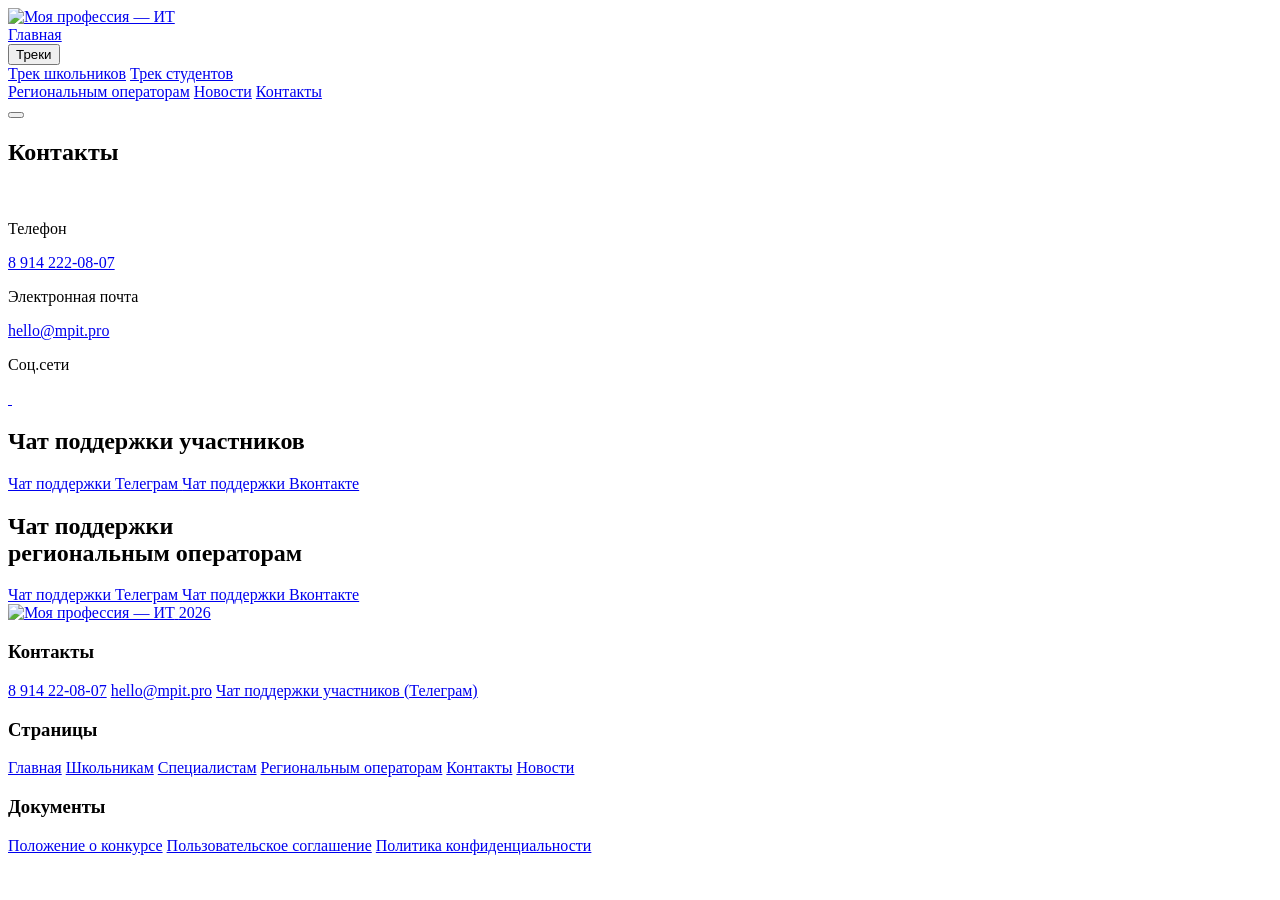
==== contact.html @ 228777dc "Add files via upload" ====
<!DOCTYPE html>
<html lang="ru">
    <head>
        <meta charset="UTF-8">
        <meta name="viewport" content="width=device-width, initial-scale=1.0">

        <title>Моя профессия — ИТ</title>

        <link rel="stylesheet" href="./css/style.css">
        <link rel="preconnect" href="https://fonts.googleapis.com">
        <link rel="preconnect" href="https://fonts.gstatic.com" crossorigin>
        <link rel="stylesheet" href="./css/contact.css">

        <link rel="stylesheet" href="./css/adaptive.css">

        <link href="https://fonts.googleapis.com/css2?family=Manrope:wght@400;500;600;700&display=swap" rel="stylesheet">

        <script src="./js/region.js" defer></script>
        <script src="./js/news.js" defer></script>
        <script src="./js/script.js" defer></script>
    </head>
<body>

    <header class="header">
        <div class="container header__inner">

            <a class="header__logo" href="./index.html">
            <img src="./assets/logo/logo.svg" alt="Моя профессия — ИТ">
            </a>

            <nav class="header__nav">
            <a class="header__link" href="./index.html">Главная</a>

            <div class="header__dropdown">
                <button class="header__dropdown-button" type="button">
                Треки
                <span class="header__arrow"></span>
                </button>

                <div class="header__dropdown-menu">
                <a href="./schoolchildren.html">Трек школьников</a>
                <a href="./student.html">Трек студентов</a>
                </div>
            </div>

            <a class="header__link" href="./region_operator.html">Региональным операторам</a>
            <a class="header__link" href="./news.html">Новости</a>
            <a class="header__link" href="./contact.html">Контакты</a>
            </nav>

            <button class="header__burger" type="button" aria-label="Открыть меню">
            <span></span>
            <span></span>
            </button>

        </div>
    </header>

  <main>
  <section class="contacts-hero">
    <div class="container contacts-hero__inner">

      <h1 class="contacts-hero__title title title--xl">
        Контакты
      </h1>

      <div class="contacts-hero__shapes">
        <img src="./img/m_long_purple1.svg" alt="">
        <img src="./img/p_long_purple1.svg" alt="">
        <img src="./img/i_long_purple1.svg" alt="">
        <img src="./img/t_long_purple1.svg" alt="">
      </div>

      <div class="contacts-hero__info">

        <div class="contacts-hero__item">
          <p class="contacts-hero__label text text--18">
            Телефон
          </p>

          <a class="contacts-hero__value title title--sm" href="tel:+7914220807">
            8 914 222-08-07
          </a>
        </div>

        <div class="contacts-hero__item">
          <p class="contacts-hero__label text text--18">
            Электронная почта
          </p>

          <a class="contacts-hero__value title title--sm" href="mailto:hello@mpit.pro">
            hello@mpit.pro
          </a>
        </div>

        <div class="contacts-hero__item">
          <p class="contacts-hero__label text text--18">
            Соц.сети
          </p>

          <div class="contacts-hero__socials">
            <a class="contacts-hero__social" href="#" aria-label="ВКонтакте">
              <img src="./img/vk.svg" alt="">
            </a>

            <a class="contacts-hero__social" href="#" aria-label="Telegram">
              <img src="./img/tg.svg" alt="">
            </a>
          </div>
        </div>

      </div>

    </div>
  </section>

  <section class="contact-support">
    <div class="container contact-support__inner">

        <article class="contact-support-card contact-support-card--purple">
        <h2 class="contact-support-card__title title title--sm">
            Чат поддержки участников
        </h2>

        <div class="contact-support-card__buttons">
            <a class="contact-support-card__button text text--18" href="#">
            Чат поддержки Телеграм
            </a>

            <a class="contact-support-card__button text text--18" href="#">
            Чат поддержки Вконтакте
            </a>
        </div>
        </article>

        <article class="contact-support-card contact-support-card--dark">
        <h2 class="contact-support-card__title title title--sm">
            Чат поддержки<br>
            региональным операторам
        </h2>

        <div class="contact-support-card__buttons">
            <a class="contact-support-card__button text text--18" href="#">
            Чат поддержки Телеграм
            </a>

            <a class="contact-support-card__button text text--18" href="#">
            Чат поддержки Вконтакте
            </a>
        </div>
        </article>

    </div>
    </section>
</main>


        <footer class="footer">
            <div class="container footer__inner">

                <div class="footer__top">
                <a class="footer__logo" href="./index.html">
                    <img src="./assets/logo/logo.svg" alt="Моя профессия — ИТ">
                    <span class="footer__year text text--16">2026</span>
                </a>

                <div class="footer__column">
                    <h3 class="footer__title text text--20">Контакты</h3>

                    <div class="footer__links">
                    <a href="tel:+7914220807">8 914 22-08-07</a>
                    <a href="mailto:hello@mpit.pro">hello@mpit.pro</a>
                    <a href="#">Чат поддержки участников (Телеграм)</a>
                    </div>
                </div>

                <div class="footer__column">
                    <h3 class="footer__title text text--20">Страницы</h3>

                    <div class="footer__links">
                    <a href="./index.html">Главная</a>
                    <a href="./schoolchildren.html">Школьникам</a>
                    <a href="./student.html">Специалистам</a>
                    <a href="./region_operator.html">Региональным операторам</a>
                    <a href="./contact.html">Контакты</a>
                    <a href="./news.html">Новости</a>
                    </div>
                </div>

                <div class="footer__column">
                    <h3 class="footer__title text text--20">Документы</h3>

                    <div class="footer__links">
                    <a href="./assets/document/regulations.pdf">Положение о конкурсе</a>
                    <a href="./assets/document/agreement.pdf">Пользовательское соглашение</a>
                    <a href="./assets/document/privacy.pdf">Политика конфиденциальности</a>
                    </div>
                </div>
                </div>


                <div class="footer__big-logo">
                <img src="./img/logo_footer.svg" alt="">
                </div>

            </div>
        </footer>

</main>
</body>
</html>
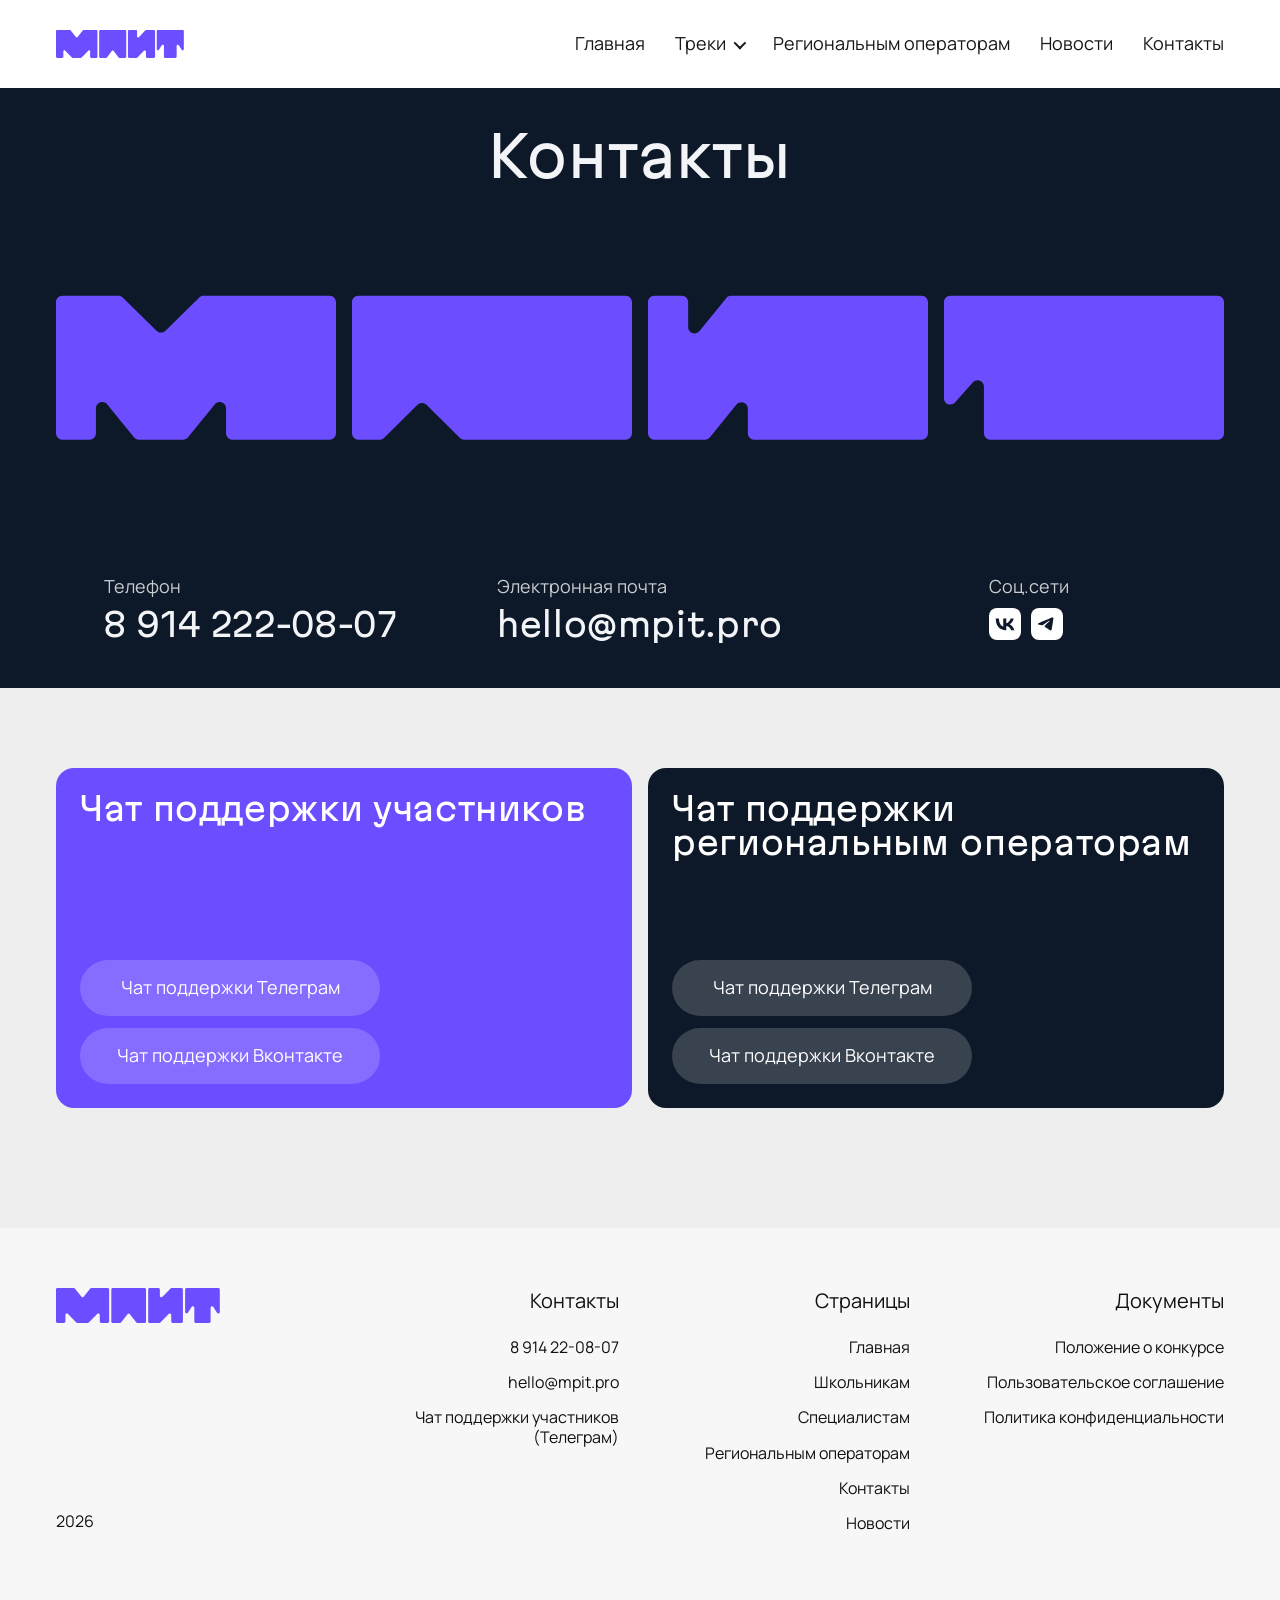
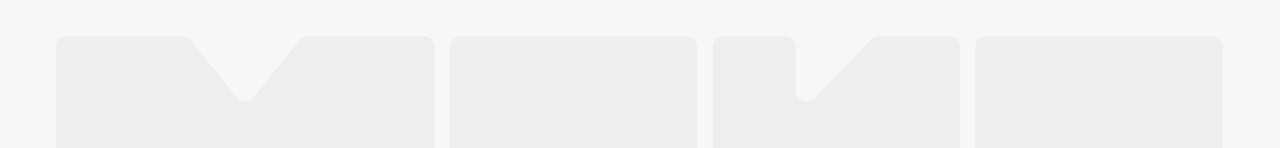
==== commit 6f4f5361: "update adaptive" ====
--- a/contact.html
+++ b/contact.html
@@ -99,11 +99,11 @@
           </p>
 
           <div class="contacts-hero__socials">
-            <a class="contacts-hero__social" href="#" aria-label="ВКонтакте">
+            <a class="contacts-hero__social" href="https://vk.com/mpitpro" aria-label="ВКонтакте">
               <img src="./img/vk.svg" alt="">
             </a>
 
-            <a class="contacts-hero__social" href="#" aria-label="Telegram">
+            <a class="contacts-hero__social" href="https://t.me/mpitpro" aria-label="Telegram">
               <img src="./img/tg.svg" alt="">
             </a>
           </div>
@@ -123,11 +123,11 @@
         </h2>
 
         <div class="contact-support-card__buttons">
-            <a class="contact-support-card__button text text--18" href="#">
+            <a class="contact-support-card__button text text--18" href="https://t.me/mpitchat">
             Чат поддержки Телеграм
             </a>
 
-            <a class="contact-support-card__button text text--18" href="#">
+            <a class="contact-support-card__button text text--18" href="https://vk.com/mpitpro">
             Чат поддержки Вконтакте
             </a>
         </div>
@@ -140,11 +140,11 @@
         </h2>
 
         <div class="contact-support-card__buttons">
-            <a class="contact-support-card__button text text--18" href="#">
+            <a class="contact-support-card__button text text--18" href="https://t.me/mpitregional25?utm_source=site&utm_medium=reg-link&utm_campaign=reg-oper">
             Чат поддержки Телеграм
             </a>
 
-            <a class="contact-support-card__button text text--18" href="#">
+            <a class="contact-support-card__button text text--18" href="https://vk.com/mpitpro">
             Чат поддержки Вконтакте
             </a>
         </div>
@@ -153,7 +153,6 @@
     </div>
     </section>
 </main>
-
 
         <footer class="footer">
             <div class="container footer__inner">
@@ -170,7 +169,7 @@
                     <div class="footer__links">
                     <a href="tel:+7914220807">8 914 22-08-07</a>
                     <a href="mailto:hello@mpit.pro">hello@mpit.pro</a>
-                    <a href="#">Чат поддержки участников (Телеграм)</a>
+                    <a href="https://t.me/mpitchat">Чат поддержки участников (Телеграм)</a>
                     </div>
                 </div>
 
@@ -191,9 +190,9 @@
                     <h3 class="footer__title text text--20">Документы</h3>
 
                     <div class="footer__links">
-                    <a href="./assets/document/regulations.pdf">Положение о конкурсе</a>
-                    <a href="./assets/document/agreement.pdf">Пользовательское соглашение</a>
-                    <a href="./assets/document/privacy.pdf">Политика конфиденциальности</a>
+                    <a href="https://disk.360.yandex.ru/i/Ng9B_2Il4LdGDA">Положение о конкурсе</a>
+                    <a href="https://mpit.pro/terms">Пользовательское соглашение</a>
+                    <a href="https://mpit.pro/privacy">Политика конфиденциальности</a>
                     </div>
                 </div>
                 </div>
--- a/css/style.css
+++ b/css/style.css
@@ -0,0 +1,1579 @@
+@font-face {
+  font-family: "Martian Grotesk";
+  src: url("../assets/fonts/MartianGrotesk-StdRg.ttf") format("truetype");
+  font-weight: 400;
+  font-style: normal;
+  font-display: swap;
+}
+
+:root {
+  --container-width: 1328px;
+  --page-padding: 56px;
+
+  --color-dark: #17202d;
+  --color-text: #111111;
+  --color-gray: #eeeeee;
+  --color-white: #eeeeee;
+
+  --radius-large: 32px;
+  --radius-pill: 999px;
+}
+
+* {
+  box-sizing: border-box;
+}
+
+html {
+  scroll-behavior: smooth;
+  overflow-x: hidden;
+}
+
+body {
+  margin: 0;
+
+  font-family: "Manrope", Arial, sans-serif;
+  color: var(--color-text);
+  background: var(--color-white);
+  overflow-x: hidden;
+}
+
+img {
+  display: block;
+  max-width: 100%;
+}
+
+a {
+  color: inherit;
+  text-decoration: none;
+}
+
+main {
+  background: #eeeeee;
+}
+
+.title {
+  margin: 0;
+
+  font-family: "Martian Grotesk", Arial, sans-serif;
+  font-style: normal;
+  font-weight: 400;
+  line-height: 1.2;
+  letter-spacing: 0.02em;
+}
+
+.title--xl {
+  font-size: 56px;
+}
+
+.title--lg {
+  font-size: 48px;
+}
+
+.title--md {
+  font-size: 40px;
+}
+
+.title--sm {
+  font-size: 32px;
+}
+
+.text {
+  margin: 0;
+
+  font-family: "Manrope", Arial, sans-serif;
+  font-weight: 400;
+  line-height: 1.3;
+}
+
+.text--16 {
+  font-size: 16px;
+}
+
+.text--18 {
+  font-size: 18px;
+}
+
+.text--20 {
+  font-size: 20px;
+}
+
+.text--22 {
+  font-size: 22px;
+}
+
+.text--24 {
+  font-size: 24px;
+}
+
+button {
+  font-family: "Manrope", Arial, sans-serif;
+  border: none;
+  cursor: pointer;
+}
+
+/* Главный контейнер сайта */
+.container {
+  width: min(
+    calc(100% - var(--page-padding) * 2),
+    var(--container-width)
+  );
+
+  margin-inline: auto;
+}
+
+/* Секция на всю ширину экрана */
+.section {
+  width: 100%;
+}
+
+/* Фон растягивается, контент нет */
+.section--gray {
+  padding: 80px 0;
+  background: var(--color-gray);
+}
+
+.section__title {
+  margin: 0;
+
+  font-size: 48px;
+  line-height: 1.1;
+  font-weight: 400;
+  color: var(--color-dark);
+}
+
+/* HEADER */
+
+.header {
+  width: 100%;
+  background: #ffffff;
+}
+
+.header__inner {
+  height: 88px;
+
+  display: flex;
+  align-items: center;
+  justify-content: space-between;
+  gap: 40px;
+}
+
+.header__logo {
+  flex-shrink: 0;
+}
+
+.header__logo img {
+  width: 128px;
+  height: auto;
+}
+
+.header__nav {
+  display: flex;
+  align-items: center;
+  gap: 30px;
+}
+
+.header__link,
+.header__dropdown-button {
+  padding: 0;
+
+  border: none;
+  background: transparent;
+
+  font-family: inherit;
+  font-size: 18px;
+  line-height: 1.2;
+  font-weight: 400;
+  color: #171717;
+  text-decoration: none;
+
+  cursor: pointer;
+}
+
+.header__dropdown {
+  position: relative;
+}
+
+.header__dropdown-button {
+  display: flex;
+  align-items: center;
+  gap: 8px;
+}
+
+.header__arrow {
+  width: 9px;
+  height: 9px;
+
+  border-right: 2px solid #171717;
+  border-bottom: 2px solid #171717;
+
+  transform: rotate(45deg) translateY(-2px);
+  transition: transform 0.2s ease;
+}
+
+.header__dropdown-menu {
+  position: absolute;
+  top: calc(100% + 18px);
+  left: 0;
+  z-index: 20;
+
+  min-width: 220px;
+  padding: 10px;
+
+  border-radius: 18px;
+  background: #ffffff;
+  box-shadow: 0 12px 32px rgba(0, 0, 0, 0.12);
+
+  opacity: 0;
+  visibility: hidden;
+  transform: translateY(8px);
+
+  transition: 0.2s ease;
+}
+
+.header__dropdown-menu a {
+  display: block;
+  padding: 12px 14px;
+
+  border-radius: 12px;
+
+  font-size: 16px;
+  line-height: 1.2;
+  color: #171717;
+  text-decoration: none;
+}
+
+.header__dropdown-menu a:hover {
+  background: #f1f1f1;
+}
+
+.header__dropdown:hover .header__dropdown-menu {
+  opacity: 1;
+  visibility: visible;
+  transform: translateY(0);
+}
+
+.header__dropdown:hover .header__arrow {
+  transform: rotate(-135deg) translateY(-1px);
+}
+
+.header__burger {
+  display: none;
+
+  width: 44px;
+  height: 44px;
+
+  border: none;
+  border-radius: 50%;
+  background: #f1f1f1;
+
+  cursor: pointer;
+}
+
+.header__burger span {
+  display: block;
+
+  width: 20px;
+  height: 2px;
+  margin: 4px auto;
+
+  background: #171717;
+}
+
+/* HERO */
+
+.hero {
+  width: 100%;
+  height: 600px;
+  background: #0d1828;
+  overflow: hidden;
+}
+
+.hero__inner {
+  position: relative;
+  height: 100%;
+  overflow: visible;
+
+  --hero-left-width: 430px;
+  --hero-right-width: 146px;
+  --hero-gap: 40px;
+}
+
+.hero__slide {
+  position: relative;
+  width: 100%;
+  height: 100%;
+  overflow: visible;
+}
+
+
+.hero__content {
+  position: relative;
+  z-index: 5;
+
+  width: var(--hero-left-width);
+  height: 100%;
+  padding: 32px 0 44px;
+
+  display: flex;
+  flex-direction: column;
+  justify-content: space-between;
+}
+
+.hero__text-block {
+  max-width: 430px;
+}
+
+.hero__title {
+  color: #f2f4f7;
+}
+
+.hero__subtitle {
+  margin: 22px 0 0;
+  color: #f2f4f7;
+}
+
+.hero__button {
+  width: 207px;
+  height: 64px;
+
+  border-radius: 999px;
+  background: #ffffff;
+
+  display: inline-flex;
+  align-items: center;
+  justify-content: center;
+
+  font-family: "Manrope", Arial, sans-serif;
+  font-size: 22px;
+  line-height: 1;
+  font-weight: 400;
+
+  color: #17202d;
+  text-decoration: none;
+}
+
+.hero__visual {
+  --hero-image-x: 0px;
+  --hero-image-y: 0px;
+  --hero-image-width: auto;
+  --hero-image-height: 620px;
+  --hero-image-max-width: 760px;
+
+  position: absolute;
+  top: 0;
+  bottom: 0;
+
+  left: calc(var(--hero-left-width) + var(--hero-gap));
+  right: calc(var(--hero-right-width) + var(--hero-gap));
+
+  z-index: 2;
+  pointer-events: none;
+}
+
+.hero__shape-img {
+  position: absolute;
+  top: 50%;
+  left: 50%;
+
+  width: auto;
+  height: 516px;
+  max-width: none;
+
+  object-fit: contain;
+
+  transform: translate(-50%, -50%);
+}
+
+.hero__image {
+  position: absolute;
+  top: 50%;
+  left: 50%;
+  z-index: 3;
+  max-width: none;
+
+  width: var(--hero-image-width);
+  height: var(--hero-image-height);
+
+  object-fit: contain;
+
+  transform: translate(-50%, -50%) translate(var(--hero-image-x), var(--hero-image-y));
+}
+
+.hero__dots {
+  display: flex;
+  align-items: center;
+  gap: 10px;
+}
+
+.hero__arrows {
+  display: flex;
+  align-items: center;
+  gap: 14px;
+}
+
+.hero__dot {
+  width: 14px;
+  height: 14px;
+  padding: 0;
+
+  border: none;
+  border-radius: 50%;
+  background: #ffffff;
+  opacity: 0.9;
+
+  cursor: pointer;
+}
+
+.hero__dot--active {
+  background: #000000;
+  opacity: 1;
+}
+
+.hero__arrow {
+  width: 66px;
+  height: 66px;
+  padding: 0;
+
+  border: none;
+  border-radius: 50%;
+  background: #ffffff;
+
+  display: flex;
+  align-items: center;
+  justify-content: center;
+
+  cursor: pointer;
+}
+
+.hero__arrow img {
+  width: 28px;
+  height: 28px;
+  object-fit: contain;
+}
+
+.hero__right {
+  position: absolute;
+  top: 0;
+  right: 0;
+  z-index: 6;
+
+  height: 100%;
+  padding: 40px 0 44px;
+
+  display: flex;
+  flex-direction: column;
+  justify-content: space-between;
+  align-items: flex-end;
+}
+
+/* ABOUT */
+
+.about {
+  width: 100%;
+  padding: 120px 0 120px;
+  background: #eeeeee;
+  overflow: hidden;
+}
+
+.about__inner {
+  position: relative;
+}
+
+.about__top {
+  margin-bottom: 64px;
+
+  display: flex;
+  align-items: flex-start;
+  justify-content: space-between;
+  gap: 40px;
+}
+
+.about__text {
+  max-width: 700px;
+}
+
+.about__title {
+  color: #17202d;
+}
+
+.about__description {
+  margin-top: 14px;
+
+  color: rgba(23, 32, 45, 0.72);
+  line-height: 1.35;
+}
+
+.about__decor {
+  width: 320px;
+  height: auto;
+  margin-right: 20px;
+  object-fit: contain;
+}
+
+/* Cards */
+
+.about__cards {
+  display: grid;
+  grid-template-columns: repeat(6, 1fr);
+  gap: 14px;
+}
+
+.about-card {
+  position: relative;
+  min-height: 359px;
+  padding: 24px 20px 20px 22px;
+
+  grid-column: span 2;
+
+  border-radius: 14px;
+  background: #ffffff;
+  overflow: hidden;
+
+  display: flex;
+  flex-direction: column;
+  justify-content: space-between;
+}
+
+.about-card--wide {
+  grid-column: span 3;
+}
+
+.about-card__title {
+  position: relative;
+  z-index: 3;
+
+  color: #111111;
+  line-height: 0.95;
+}
+
+.about-card__shape {
+  --shape-padding: 12px;
+
+  position: absolute;
+  top: var(--shape-padding);
+  left: var(--shape-padding);
+  right: var(--shape-padding);
+  z-index: 1;
+
+  width: calc(100% - var(--shape-padding) * 2);
+  height: auto;
+  max-width: none;
+
+  object-fit: contain;
+  pointer-events: none;
+}
+
+.about-card__text {
+  position: relative;
+  z-index: 3;
+
+  max-width: none;
+
+  color: rgba(17, 17, 17, 0.62);
+  line-height: 1.3;
+}
+
+.about-card--wide .about-card__text {
+  max-width: 340px;
+}
+
+/* Stats */
+
+.about__stats {
+  margin-top: 64px;
+
+  display: grid;
+  grid-template-columns: repeat(4, 1fr);
+  gap: 28px;
+}
+
+.about-stat {
+  display: flex;
+  align-items: center;
+  gap: 10px;
+}
+
+.about-stat__number {
+  font-family: "Martian Grotesk", Arial, sans-serif;
+  font-size: 48px;
+  line-height: 1;
+  font-weight: 400;
+  letter-spacing: -0.03em;
+  color: #17202d;
+}
+
+.about-stat__label {
+  margin-bottom: 0;
+  color: rgba(23, 32, 45, 0.72);
+}
+
+/* TRACKS */
+
+.tracks {
+  width: 100%;
+}
+
+.tracks__inner {
+  position: relative;
+
+  height: 600px;
+  padding: 28px 32px;
+  margin-bottom: 120px;
+
+  border-radius: 32px;
+  background: #6c4dff;
+
+  overflow: hidden;
+}
+
+.tracks__slide {
+  position: relative;
+  width: 100%;
+  height: 100%;
+}
+
+.tracks__content {
+  position: relative;
+  z-index: 5;
+
+  width: 500px;
+  height: 100%;
+
+  display: flex;
+  flex-direction: column;
+  justify-content: space-between;
+}
+
+.tracks__text-block {
+  display: flex;
+  flex-direction: column;
+  align-items: flex-start;
+}
+
+.tracks__tag {
+  height: 38px;
+  padding: 0 22px;
+  margin-bottom: 16px;
+
+  border-radius: 999px;
+  background: #ffffff;
+
+  display: inline-flex;
+  align-items: center;
+  justify-content: center;
+
+  font-family: "Manrope", Arial, sans-serif;
+  font-size: 18px;
+  line-height: 1;
+  color: #111111;
+}
+
+.tracks__title {
+  color: #ffffff;
+}
+
+.tracks__button {
+  width: fit-content;
+  min-width: 270px;
+  height: 64px;
+  padding: 0 34px;
+
+  border-radius: 999px;
+  background: #ffffff;
+
+  display: inline-flex;
+  align-items: center;
+  justify-content: center;
+
+  font-family: "Manrope", Arial, sans-serif;
+  font-size: 22px;
+  line-height: 1;
+  color: #17202d;
+  text-decoration: none;
+}
+
+/* Центральная картинка */
+
+.tracks__visual {
+  --tracks-image-y: 0px;
+  --tracks-image-height: 500px;
+  --tracks-image-width: auto;
+
+  position: absolute;
+  top: 0;
+  bottom: 0;
+  left: 420px;
+  right: 100px;
+
+  z-index: 2;
+  pointer-events: none;
+}
+
+.tracks__shape {
+  position: absolute;
+  top: 50%;
+  left: 50%;
+
+  width: auto;
+  height: 525px;
+  max-width: none;
+
+  object-fit: contain;
+
+  transform: translate(-50%, -50%);
+}
+
+.tracks__image {
+  position: absolute;
+  top: 50%;
+  left: 50%;
+  z-index: 3;
+
+  width: var(--tracks-image-width);
+  height: var(--tracks-image-height);
+  max-width: none;
+
+  object-fit: contain;
+
+  transform: translate(-50%, -50%) translateY(var(--tracks-image-y));
+}
+
+/* Стрелки */
+
+.tracks__arrows {
+  position: absolute;
+  top: 28px;
+  right: 32px;
+  z-index: 6;
+
+  display: flex;
+  gap: 14px;
+}
+
+.tracks__arrow {
+  width: 66px;
+  height: 66px;
+  padding: 0;
+
+  border-radius: 50%;
+  background: #ffffff;
+
+  display: flex;
+  align-items: center;
+  justify-content: center;
+}
+
+.tracks__arrow img {
+  width: 28px;
+  height: 28px;
+  object-fit: contain;
+}
+
+/* Точки */
+
+.tracks__dots {
+  position: absolute;
+  right: 32px;
+  bottom: 42px;
+  z-index: 6;
+
+  display: flex;
+  align-items: center;
+  gap: 10px;
+}
+
+.tracks__dot {
+  width: 14px;
+  height: 14px;
+  padding: 0;
+
+  border-radius: 50%;
+  background: #ffffff;
+  opacity: 0.9;
+}
+
+.tracks__dot--active {
+  background: #17202d;
+  opacity: 1;
+}
+
+/* ROADMAP */
+
+.tracks + .roadmap {
+  margin-top: 0;
+}
+
+.roadmap {
+  width: 100%;
+  background: #ffffff;
+  padding: 0px 0px 40px 0px;
+}
+
+.roadmap__inner {
+  position: relative;
+}
+
+.roadmap-item {
+  position: relative;
+
+  min-height: 146px;
+  padding: 64px 0;
+
+  display: grid;
+  grid-template-columns: minmax(0, 1fr) 340px;
+  gap: 48px;
+  align-items: center;
+}
+
+.roadmap-item + .roadmap-item {
+  border-top: 1px solid rgba(23, 32, 45, 0.12);
+}
+
+.roadmap-item__content {
+  position: relative;
+  z-index: 3;
+
+  max-width: 470px;
+}
+
+.roadmap-item__title {
+  color: #111111;
+  line-height: 1;
+}
+
+.roadmap-item__text {
+  margin-top: 10px;
+
+  color: rgba(17, 17, 17, 0.68);
+  line-height: 1.35;
+}
+
+.roadmap-item__buttons {
+  display: flex;
+  flex-wrap: wrap;
+  gap: 12px;
+  margin-top: 18px;
+}
+
+/* Кнопки */
+
+.roadmap-button {
+  height: 64px;
+  padding: 0 34px;
+
+  border-radius: 999px;
+
+  display: inline-flex;
+  align-items: center;
+  justify-content: center;
+
+  font-family: "Manrope", Arial, sans-serif;
+  font-size: 20px;
+  line-height: 1;
+  text-decoration: none;
+}
+
+.roadmap-button--disabled {
+  background: #bfbfbf;
+  color: #ffffff;
+  cursor: default;
+}
+
+.roadmap-button--blue {
+  background: #2f62f4;
+  color: #ffffff;
+}
+
+.roadmap-button--purple {
+  background: #6c4dff;
+  color: #ffffff;
+}
+
+/* Правая дата */
+
+.roadmap-item__date {
+  position: relative;
+  z-index: 2;
+
+  width: 500px;
+  justify-self: end;
+}
+
+.roadmap-item__date-shape {
+  width: 100%;
+  height: auto;
+  max-width: none;
+
+  object-fit: contain;
+
+  transform: none;
+}
+
+.roadmap-item__date-text {
+  position: absolute;
+  inset: 0;
+
+  display: flex;
+  align-items: center;
+  justify-content: center;
+
+  font-family: "Martian Grotesk", Arial, sans-serif;
+  font-size: 32px;
+  line-height: 1;
+  font-weight: 400;
+  color: #111111;
+  text-align: center;
+}
+
+/* Маскоты */
+
+.roadmap-item__mascot {
+  position: absolute;
+  z-index: 4;
+
+  height: 240px;
+  width: auto;
+  max-width: none;
+
+  object-fit: contain;
+  pointer-events: none;
+}
+
+/* Позиции маскотов */
+
+.roadmap-item__mascot--1 {
+  top: 100%;
+  left: 43%;
+  transform: translate(-50%, -50%) rotate(8deg);
+}
+
+.roadmap-item__mascot--2 {
+  top: 100%;
+  left: 42%;
+  transform: translate(-50%, -50%) rotate(-8deg);
+}
+
+.roadmap-item__mascot--3 {
+  top: 68%;
+  left: 43%;
+  transform: translate(-50%, -50%) rotate(10deg);
+}
+
+/* REGIONS */
+
+.regions {
+  width: 100%;
+  background: #eeeeee;
+}
+
+.regions__title {
+  margin-top: 100px;
+  margin-bottom:80px;
+  color: #17202d;
+}
+
+.regions__grid {
+  display: grid;
+  grid-template-columns: repeat(3, 1fr);
+  gap: 24px;
+}
+
+.region-card {
+  position: relative;
+
+  min-height: 520px;
+  padding: 0;
+
+  border-radius: 48px;
+  background: #ffffff;
+  overflow: hidden;
+
+  display: flex;
+  flex-direction: column;
+
+  transition: none;
+  color: inherit;
+  text-decoration: none;
+}
+
+.region-card__info {
+  padding: 24px 28px 0;
+}
+
+.region-card:hover {
+  transform: none;
+  box-shadow: none;
+}
+
+.region-card__status {
+  margin-bottom: 10px;
+
+  display: flex;
+  align-items: center;
+  gap: 8px;
+
+  color: rgba(17, 17, 17, 0.62);
+}
+
+.region-card__status-dot {
+  width: 8px;
+  height: 8px;
+
+  border-radius: 50%;
+  background: #275cf6;
+  flex-shrink: 0;
+}
+
+.region-card__title {
+  margin: 0;
+
+  font-family: "Martian Grotesk", Arial, sans-serif;
+  font-size: 32px;
+  line-height: 1.05;
+  font-weight: 400;
+  letter-spacing: 0.02em;
+
+  color: #111111;
+}
+
+.region-card__city {
+  margin-top: 10px;
+
+  color: rgba(17, 17, 17, 0.62);
+}
+
+.region-card__image {
+  width: calc(100% - 32px);
+  height: 300px;
+
+  margin: auto 16px 16px;
+
+  border-radius: 32px;
+  overflow: hidden;
+
+  transition: height 0.25s ease;
+}
+
+.region-card__image img {
+  width: 100%;
+  height: 100%;
+  max-width: none;
+
+  object-fit: cover;
+}
+
+.region-card__actions {
+  margin: 0 16px 0;
+
+  display: flex;
+  flex-direction: column;
+  gap: 10px;
+
+  max-height: 0;
+  opacity: 0;
+  overflow: hidden;
+  pointer-events: none;
+
+  transition: max-height 0.25s ease, opacity 0.25s ease, margin 0.25s ease;
+}
+
+.region-card:hover .region-card__actions {
+  margin: 0 16px 16px;
+
+  max-height: 130px;
+  opacity: 1;
+  pointer-events: auto;
+}
+
+.region-card:hover .region-card__image {
+  height: 200px;
+  margin-bottom: 10px;
+}
+
+.region-card--one-action:hover .region-card__image {
+  height: 266px;
+  margin-bottom: 10px;
+}
+
+.region-card--two-actions:hover .region-card__image {
+  height: 200px;
+  margin-bottom: 10px;
+}
+
+.region-card__button {
+  height: 56px;
+  padding: 0 22px;
+
+  border-radius: 999px;
+
+  display: flex;
+  align-items: center;
+  justify-content: space-between;
+
+  font-family: "Manrope", Arial, sans-serif;
+  font-size: 20px;
+  line-height: 1;
+  font-weight: 400;
+
+  color: #ffffff;
+  text-decoration: none;
+}
+
+.region-card__button--purple {
+  background: #6c4dff;
+}
+
+.region-card__button--blue {
+  background: #275cf6;
+}
+
+
+/* REVIEWS */
+
+.reviews {
+  width: 100%;
+  background: #eeeeee;
+  margin-top: 120px;
+  margin-bottom: 120px;
+}
+
+.reviews__inner {
+  display: grid;
+  grid-template-columns: 280px 1fr;
+  gap: 48px;
+  align-items: stretch;
+}
+
+.reviews__left {
+  min-height: 352px;
+
+  display: flex;
+  flex-direction: column;
+  justify-content: space-between;
+}
+
+.reviews__title {
+  color: #17202d;
+}
+
+.reviews__arrows {
+  display: flex;
+  gap: 14px;
+}
+
+.reviews__arrow {
+  width: 66px;
+  height: 66px;
+  padding: 0;
+
+  border-radius: 50%;
+  background: #ffffff;
+
+  display: flex;
+  align-items: center;
+  justify-content: center;
+}
+
+.reviews__arrow img {
+  width: 28px;
+  height: 28px;
+  object-fit: contain;
+}
+
+.reviews__card {
+  position: relative;
+
+  min-height: 480px;
+  padding: 36px 40px 28px;
+
+  border-radius: 32px;
+  background: #ffffff;
+
+  display: flex;
+  flex-direction: column;
+}
+
+.reviews__quote {
+  max-width: 780px;
+
+  color: #111111;
+  line-height: 1.35;
+}
+
+.reviews__person {
+  margin-top: 28px;
+
+  display: flex;
+  align-items: center;
+  gap: 18px;
+}
+
+.reviews__avatar {
+  width: 80px;
+  height: 80px;
+
+  border-radius: 50%;
+  overflow: hidden;
+  flex-shrink: 0;
+}
+
+.reviews__avatar img {
+  width: 100%;
+  height: 100%;
+  max-width: none;
+  object-fit: cover;
+}
+
+.reviews__name {
+  margin: 0;
+
+  font-family: "Martian Grotesk", Arial, sans-serif;
+  font-size: 20px;
+  line-height: 1.1;
+  font-weight: 400;
+  color: #111111;
+}
+
+.reviews__role {
+  margin-top: 8px;
+
+  color: rgba(17, 17, 17, 0.62);
+  line-height: 1.25;
+}
+
+.reviews__bottom {
+  margin-top: auto;
+
+  display: flex;
+  align-items: center;
+  justify-content: space-between;
+  gap: 24px;
+}
+
+.reviews__dots {
+  display: flex;
+  align-items: center;
+  gap: 10px;
+}
+
+.reviews__dot {
+  width: 14px;
+  height: 14px;
+  padding: 0;
+
+  border-radius: 50%;
+  background: #c7c7c7;
+}
+
+.reviews__dot--active {
+  background: #17202d;
+}
+
+.reviews__link {
+  font-family: "Manrope", Arial, sans-serif;
+  font-size: 18px;
+  line-height: 1;
+  color: #111111;
+  text-decoration: underline;
+  text-underline-offset: 3px;
+}
+
+/* PARTNERS */
+
+.partners {
+  width: 100%;
+  background: #ffffff;
+  padding: 100px 0;
+}
+
+.partners__inner {
+  padding: 0;
+}
+
+.partners__title {
+  margin-bottom: 64px;
+
+  color: #17202d;
+  text-align: center;
+}
+
+.partners__grid {
+  display: grid;
+  grid-template-columns: repeat(3, 1fr);
+  gap: 24px;
+}
+
+.partners-card {
+  height: 212px;
+  padding: 32px;
+
+  border-radius: 20px;
+  background: #f7f7f7;
+
+  display: flex;
+  align-items: center;
+  justify-content: center;
+
+  text-decoration: none;
+}
+
+.partners-card img {
+  width: 200px;
+  height: auto;
+  max-width: none;
+
+  object-fit: contain;
+  opacity: 1;
+}
+
+/* NEWS */
+
+.news {
+  width: 100%;
+  background: #eeeeee;
+  overflow: hidden;
+  margin-top: 80px;
+}
+
+.news__top {
+  margin-bottom: 56px;
+
+  display: flex;
+  align-items: center;
+  justify-content: space-between;
+  gap: 32px;
+}
+
+.news__title {
+  color: #17202d;
+}
+
+.news__arrows {
+  display: flex;
+  align-items: center;
+  gap: 14px;
+}
+
+.news__arrow {
+  width: 66px;
+  height: 66px;
+  padding: 0;
+
+  border-radius: 50%;
+  background: #ffffff;
+
+  display: flex;
+  align-items: center;
+  justify-content: center;
+}
+
+.news__arrow img {
+  width: 28px;
+  height: 28px;
+  object-fit: contain;
+}
+
+.news__slider {
+  display: flex;
+  gap: 24px;
+
+  overflow-x: auto;
+  scroll-behavior: smooth;
+  scroll-snap-type: x mandatory;
+
+  scrollbar-width: none;
+}
+
+.news__slider::-webkit-scrollbar {
+  display: none;
+}
+
+/* CARD */
+
+.news-card {
+  flex: 0 0 calc((100% - 48px) / 3);
+
+  min-height: 640px;
+  padding: 16px;
+
+  border-radius: 36px;
+  background: #ffffff;
+
+  display: flex;
+  flex-direction: column;
+
+  scroll-snap-align: start;
+
+  color: inherit;
+  text-decoration: none;
+}
+
+.news-card__image {
+  width: 100%;
+  height: 270px;
+
+  border-radius: 16px;
+  overflow: hidden;
+
+  flex-shrink: 0;
+}
+
+.news-card__image img {
+  width: 100%;
+  height: 100%;
+  max-width: none;
+
+  object-fit: cover;
+}
+
+.news-card__date {
+  margin-top: 20px;
+
+  color: rgba(17, 17, 17, 0.62);
+}
+
+.news-card__title {
+  margin-top: 10px;
+  margin-bottom: 16px;
+  font-family: "Martian Grotesk", Arial, sans-serif;
+  font-size: 28px;
+  line-height: 1.05;
+  font-weight: 400;
+  letter-spacing: 0.02em;
+
+  color: #111111;
+
+  display: -webkit-box;
+  -webkit-line-clamp: 2;
+  -webkit-box-orient: vertical;
+  overflow: hidden;
+}
+
+.news-card__text {
+
+  color: rgba(17, 17, 17, 0.68);
+  line-height: 1.35;
+
+  display: -webkit-box;
+  -webkit-line-clamp: 4;
+  -webkit-box-orient: vertical;
+  overflow: hidden;
+}
+
+.news-card__button {
+  width: fit-content;
+  min-width: 128px;
+  height: 52px;
+  margin-top: auto;
+  padding: 0 28px;
+
+  border-radius: 999px;
+  background: #071222;
+
+  display: inline-flex;
+  align-items: center;
+  justify-content: center;
+
+  font-family: "Manrope", Arial, sans-serif;
+  font-size: 16px;
+  line-height: 1;
+  color: #ffffff;
+}
+
+/* FOOTER */
+
+.footer {
+  width: 100%;
+  background: #f7f7f7;
+  overflow: hidden;
+  margin-top: 120px;
+}
+
+.footer__inner {
+  position: relative;
+  padding: 60px 0 0;
+  min-height: 520px;
+}
+
+.footer__top {
+  display: grid;
+  grid-template-columns: 1fr 1.2fr 1fr 1.1fr;
+  gap: 64px;
+  align-items: start;
+}
+
+.footer__logo {
+  display: flex;
+  flex-direction: column;
+  align-items: flex-start;
+  gap: 188px;
+
+  width: 164px;
+}
+
+.footer__logo img {
+  width: 100%;
+  height: auto;
+}
+
+.footer__year {
+  color: #111111;
+}
+
+.footer__column {
+  text-align: right;
+}
+
+.footer__links {
+  display: flex;
+  flex-direction: column;
+  align-items: flex-end;
+  gap: 16px;
+}
+
+.footer__title {
+  margin-bottom: 24px;
+  color: #111111;
+}
+
+.footer__links a {
+  font-family: "Manrope", Arial, sans-serif;
+  font-size: 16px;
+  line-height: 1.2;
+  color: #111111;
+  text-decoration: none;
+}
+
+.footer__links a:hover {
+  text-decoration: underline;
+  text-underline-offset: 3px;
+}
+
+.footer__middle {
+  margin-top: 76px;
+}
+
+.footer__year {
+  color: #111111;
+}
+
+/* Большой логотип снизу */
+
+.footer__big-logo {
+  position: absolute;
+  left: 0;
+  right: 0;
+  bottom: -136px;
+
+  width: 100%;
+  pointer-events: none;
+}
+
+.footer__big-logo img {
+  width: 100%;
+  height: auto;
+  max-width: none;
+
+  display: block;
+  opacity: 0.45;
+}
--- a/css/contact.css
+++ b/css/contact.css
@@ -0,0 +1,171 @@
+/* CONTACT PAGE */
+
+/* CONTACTS HERO */
+
+.contacts-hero {
+  width: 100%;
+  height: 600px;
+  background: #0d1828;
+  overflow: hidden;
+}
+
+.contacts-hero__inner {
+  position: relative;
+  height: 100%;
+  padding: 34px 0 48px;
+
+  display: flex;
+  flex-direction: column;
+  
+}
+
+.contacts-hero__title {
+  position: relative;
+  z-index: 3;
+
+  color: #f2f4f7;
+  text-align: center;
+}
+
+/* Фигуры */
+
+.contacts-hero__shapes {
+  position: absolute;
+  top: 80px;
+  left: 0;
+  right: 0;
+  z-index: 1;
+
+  display: grid;
+  grid-template-columns: repeat(4, 1fr);
+  gap: 16px;
+
+  pointer-events: none;
+}
+
+.contacts-hero__shapes img {
+  width: 100%;
+  height: 400px;
+  max-width: none;
+
+  object-fit: fill;
+}
+
+/* Контакты снизу */
+
+.contacts-hero__info {
+  position: relative;
+  z-index: 3;
+
+  margin-top: auto;
+
+  display: grid;
+  grid-template-columns: 1fr 1fr 1fr;
+  justify-items: center;
+}
+
+.contacts-hero__item {
+  display: flex;
+  flex-direction: column;
+  align-items: flex-start;
+}
+
+.contacts-hero__label {
+  margin-bottom: 10px;
+  color: rgba(255, 255, 255, 0.78);
+}
+
+.contacts-hero__value {
+  color: #f2f4f7;
+  text-decoration: none;
+  line-height: 1;
+}
+
+.contacts-hero__socials {
+  display: flex;
+  align-items: center;
+  gap: 10px;
+}
+
+.contacts-hero__social {
+  width: 32px;
+  height: 32px;
+
+  border-radius: 8px;
+  background: #ffffff;
+
+  display: flex;
+  align-items: center;
+  justify-content: center;
+}
+
+.contacts-hero__social img {
+  width: 28px;
+  height: 28px;
+  object-fit: contain;
+}
+
+/* CONTACT SUPPORT */
+
+.contact-support {
+  width: 100%;
+  padding: 80px 0px 0px 0px;
+  background: #eeeeee;
+}
+
+.contact-support__inner {
+  display: grid;
+  grid-template-columns: repeat(2, 1fr);
+  gap: 16px;
+}
+
+.contact-support-card {
+  min-height: 340px;
+  padding: 24px;
+
+  border-radius: 18px;
+
+  display: flex;
+  flex-direction: column;
+  justify-content: space-between;
+}
+
+.contact-support-card--purple {
+  background: #6c4dff;
+}
+
+.contact-support-card--dark {
+  background: #0d1828;
+}
+
+.contact-support-card__title {
+  color: #ffffff;
+  line-height: 1.05;
+}
+
+.contact-support-card__buttons {
+  display: flex;
+  flex-direction: column;
+  align-items: flex-start;
+  gap: 12px;
+}
+
+.contact-support-card__button {
+  min-width: 300px;
+  height: 56px;
+  padding: 0 28px;
+
+  border-radius: 999px;
+  background: rgba(255, 255, 255, 0.18);
+
+  display: inline-flex;
+  align-items: center;
+  justify-content: center;
+
+  color: #ffffff;
+  text-decoration: none;
+}
+
+.contact-support-card__button:hover {
+  background: rgba(255, 255, 255, 0.26);
+}
--- a/css/adaptive.css
+++ b/css/adaptive.css
@@ -0,0 +1,1566 @@
+/* ADAPTIVE */
+
+@media (max-width: 1180px) {
+  :root {
+    --page-padding: 32px;
+    --container-width: 100%;
+  }
+
+  .title--xl { font-size: 48px; }
+  .title--lg { font-size: 42px; }
+  .title--md { font-size: 34px; }
+  .title--sm { font-size: 28px; }
+
+  .section--gray,
+  .about,
+  .partners,
+  .participation,
+  .operator-team,
+  .operator-form,
+  .team,
+  .benefits,
+  .track-info,
+  .news-page {
+    padding-top: 80px;
+    padding-bottom: 80px;
+  }
+
+  .header__inner {
+    gap: 24px;
+  }
+
+  .header__nav {
+    gap: 18px;
+  }
+
+  .header__link,
+  .header__dropdown-button {
+    font-size: 16px;
+  }
+
+  .hero__inner {
+    --hero-left-width: 380px;
+    --hero-right-width: 132px;
+    --hero-gap: 24px;
+  }
+
+  .hero__shape-img {
+    height: 450px;
+  }
+
+  .hero__image {
+    height: min(var(--hero-image-height), 540px);
+  }
+
+  .about__decor {
+    width: 240px;
+    margin-right: 0;
+  }
+
+  .about-card {
+    min-height: 320px;
+  }
+
+  .tracks__visual {
+    left: 370px;
+    right: 86px;
+  }
+
+  .tracks__shape {
+    height: 460px;
+  }
+
+  .tracks__image {
+    height: min(var(--tracks-image-height), 520px);
+  }
+
+  .roadmap-item {
+    grid-template-columns: minmax(0, 1fr) 300px;
+    gap: 32px;
+  }
+
+  .roadmap-item__date {
+    width: 360px;
+  }
+
+  .roadmap-item__mascot {
+    height: 190px;
+  }
+
+  .regions__grid,
+  .news-page__grid {
+    grid-template-columns: repeat(2, 1fr);
+  }
+
+  .reviews__inner {
+    grid-template-columns: 240px 1fr;
+    gap: 32px;
+  }
+
+  .news-card {
+    flex-basis: calc((100% - 24px) / 2);
+  }
+
+  .footer__top {
+    grid-template-columns: 1fr 1fr;
+    gap: 48px 32px;
+  }
+
+  .footer__column {
+    text-align: left;
+  }
+
+  .footer__links {
+    align-items: flex-start;
+  }
+
+  .operator-hero__content {
+    width: 560px;
+  }
+
+  .operator-hero__shape {
+    height: 320px;
+    left: 68%;
+  }
+
+  .operator-hero__right {
+    width: 250px;
+  }
+
+  .participation__inner {
+    grid-template-columns: 340px 1fr;
+    gap: 48px;
+  }
+
+  .participation__mascot {
+    width: 300px;
+    max-width: 100%;
+    margin-top: 80px;
+    margin-left: 0;
+  }
+
+  .operator-team__card {
+    grid-template-columns: 1fr 0.9fr;
+    gap: 48px;
+  }
+
+  .operator-team__shape {
+    width: 640px;
+  }
+
+  .school-hero__image {
+    height: 520px;
+  }
+
+  .team__cards {
+    grid-template-columns: repeat(2, 1fr);
+  }
+
+  .benefits-card__shape {
+    width: 420px;
+  }
+}
+
+@media (max-width: 992px) {
+  :root {
+    --page-padding: 24px;
+  }
+
+  .title--xl { font-size: 42px; }
+  .title--lg { font-size: 36px; }
+  .title--md { font-size: 30px; }
+  .title--sm { font-size: 26px; }
+
+  .text--24 { font-size: 20px; }
+  .text--22 { font-size: 19px; }
+  .text--20 { font-size: 18px; }
+  .text--18 { font-size: 16px; }
+
+  .header {
+    position: sticky;
+    top: 0;
+    z-index: 100;
+  }
+
+  .header__inner {
+    height: 76px;
+  }
+
+  .header__logo img {
+    width: 112px;
+  }
+
+  .header__burger {
+    position: relative;
+    z-index: 102;
+    display: block;
+  }
+
+  .header__burger span {
+    transition: transform 0.2s ease, opacity 0.2s ease;
+  }
+
+  .header.header--open .header__burger span:first-child {
+    transform: translateY(3px) rotate(45deg);
+  }
+
+  .header.header--open .header__burger span:last-child {
+    transform: translateY(-3px) rotate(-45deg);
+  }
+
+  .header__nav {
+    position: fixed;
+    top: 88px;
+    left: var(--page-padding);
+    right: var(--page-padding);
+    z-index: 101;
+
+    max-height: calc(100vh - 112px);
+    padding: 18px;
+
+    border-radius: 24px;
+    background: #ffffff;
+    box-shadow: 0 20px 50px rgba(0, 0, 0, 0.16);
+    overflow-y: auto;
+
+    display: flex;
+    flex-direction: column;
+    align-items: stretch;
+    gap: 6px;
+
+    opacity: 0;
+    visibility: hidden;
+    pointer-events: none;
+    transform: translateY(-10px);
+    transition: 0.2s ease;
+  }
+
+  .header.header--open .header__nav {
+    opacity: 1;
+    visibility: visible;
+    pointer-events: auto;
+    transform: translateY(0);
+  }
+
+  body.menu-open {
+    overflow: hidden;
+  }
+
+  .header__link,
+  .header__dropdown-button {
+    width: 100%;
+    min-height: 48px;
+    padding: 0 14px;
+    border-radius: 14px;
+
+    display: flex;
+    align-items: center;
+    justify-content: space-between;
+
+    font-size: 18px;
+    text-align: left;
+  }
+
+  .header__link:hover,
+  .header__dropdown-button:hover {
+    background: #f3f3f3;
+  }
+
+  .header__dropdown {
+    width: 100%;
+  }
+
+  .header__dropdown-menu {
+    position: static;
+    min-width: 0;
+    max-height: 0;
+    margin: 0;
+    padding: 0 8px;
+
+    border-radius: 16px;
+    box-shadow: none;
+    background: #f7f7f7;
+
+    opacity: 1;
+    visibility: visible;
+    transform: none;
+    overflow: hidden;
+    transition: max-height 0.2s ease, padding 0.2s ease, margin 0.2s ease;
+  }
+
+  .header__dropdown:hover .header__dropdown-menu {
+    transform: none;
+  }
+
+  .header__dropdown.header__dropdown--open .header__dropdown-menu {
+    max-height: 140px;
+    margin-top: 6px;
+    padding: 8px;
+  }
+
+  .header__dropdown.header__dropdown--open .header__arrow {
+    transform: rotate(-135deg) translateY(-1px);
+  }
+
+  .hero {
+    height: auto;
+  }
+
+  .hero__inner {
+    min-height: 600px;
+    --hero-left-width: 330px;
+    --hero-right-width: 112px;
+    --hero-gap: 16px;
+  }
+
+  .hero__button,
+  .tracks__button,
+  .roadmap-button,
+  .region-hero__button,
+  .operator-hero__button,
+  .school-hero__button,
+  .participation__button,
+  .track-info-card__button,
+  .team-standards__button,
+  .contact-support-card__button,
+  .operator-form__button {
+    height: 56px;
+    font-size: 18px;
+  }
+
+  .hero__shape-img {
+    height: 380px;
+  }
+
+  .hero__image {
+    height: min(var(--hero-image-height), 460px);
+  }
+
+  .hero__arrow,
+  .tracks__arrow,
+  .reviews__arrow,
+  .news__arrow {
+    width: 56px;
+    height: 56px;
+  }
+
+  .about__top,
+  .reviews__inner,
+  .region-description__inner {
+    grid-template-columns: 1fr;
+    display: grid;
+    gap: 24px;
+  }
+
+  .about__decor {
+    width: 180px;
+  }
+
+  .about__cards {
+    grid-template-columns: repeat(2, 1fr);
+  }
+
+  .about-card,
+  .about-card--wide {
+    grid-column: span 1;
+  }
+
+  .about__stats {
+    grid-template-columns: repeat(2, 1fr);
+  }
+
+  .tracks__inner {
+    height: auto;
+    min-height: 560px;
+    margin-bottom: 80px;
+  }
+
+  .tracks__content {
+    width: 360px;
+    min-height: 500px;
+  }
+
+  .tracks__visual {
+    left: 300px;
+    right: 72px;
+  }
+
+  .tracks__shape {
+    height: 380px;
+  }
+
+  .tracks__image {
+    height: min(var(--tracks-image-height), 430px);
+  }
+
+  .roadmap-item {
+    grid-template-columns: 1fr;
+    gap: 24px;
+    padding: 48px 0;
+  }
+
+  .roadmap-item__content {
+    max-width: 100%;
+  }
+
+  .roadmap-item__date {
+    width: min(100%, 420px);
+    justify-self: start;
+  }
+
+  .roadmap-item__mascot {
+    right: 0;
+    left: auto;
+    height: 150px;
+    opacity: 0.45;
+  }
+
+  .regions__grid,
+  .partners__grid,
+  .news-page__grid {
+    grid-template-columns: repeat(2, 1fr);
+  }
+
+  .region-card {
+    min-height: auto;
+    border-radius: 32px;
+  }
+
+  .region-card__image,
+  .region-card:hover .region-card__image,
+  .region-card--one-action:hover .region-card__image,
+  .region-card--two-actions:hover .region-card__image {
+    height: 240px;
+    margin-bottom: 10px;
+  }
+
+  .region-card__actions,
+  .region-card:hover .region-card__actions {
+    max-height: none;
+    margin: 0 16px 16px;
+    opacity: 1;
+    pointer-events: auto;
+  }
+
+  .reviews__left {
+    min-height: auto;
+    flex-direction: row;
+    align-items: center;
+  }
+
+  .partners-card {
+    height: 180px;
+  }
+
+  .news-card {
+    flex-basis: min(420px, 78vw);
+    min-height: 560px;
+  }
+
+  .footer {
+    margin-top: 80px;
+  }
+
+  .footer__inner {
+    min-height: 420px;
+    padding-top: 48px;
+  }
+
+  .footer__logo {
+    gap: 80px;
+  }
+
+  .footer__big-logo {
+    bottom: -72px;
+  }
+
+  .contacts-hero {
+    height: auto;
+    min-height: 560px;
+  }
+
+  .contacts-hero__shapes {
+    grid-template-columns: repeat(2, 1fr);
+    opacity: 0.55;
+  }
+
+  .contacts-hero__info {
+    grid-template-columns: 1fr;
+    gap: 28px;
+    justify-items: start;
+  }
+
+  .contact-support__inner,
+  .region-tracks__grid,
+  .region-effect__cards,
+  .track-info__inner,
+  .team-standards,
+  .benefits-card--participants {
+    grid-template-columns: 1fr;
+  }
+
+  .region-hero {
+    height: auto;
+  }
+
+  .region-hero__inner {
+    min-height: 0;
+    padding: 40px 0;
+    grid-template-columns: 1fr;
+    gap: 32px;
+  }
+
+  .region-hero__content {
+    height: auto;
+    padding: 0;
+  }
+
+  .region-hero__button {
+    margin-top: 32px;
+  }
+
+  .region-hero__image-wrap {
+    height: 420px;
+  }
+
+  .operator-hero {
+    height: auto;
+    min-height: 560px;
+  }
+
+  .operator-hero__content {
+    width: min(100%, 560px);
+    min-height: 560px;
+  }
+
+  .operator-hero__shape {
+    left: auto;
+    right: 140px;
+    height: 280px;
+    opacity: 0.65;
+    transform: none;
+  }
+
+  .operator-hero__right {
+    width: 220px;
+  }
+
+  .participation__inner,
+  .operator-team__card {
+    grid-template-columns: 1fr;
+  }
+
+  .participation__left {
+    min-height: auto;
+  }
+
+  .participation__mascot {
+    width: 220px;
+    margin: 32px 0;
+  }
+
+  .participation__support {
+    margin-top: 0;
+  }
+
+  .operator-team__card {
+    min-height: auto;
+  }
+
+  .operator-team__shape {
+    width: 520px;
+    opacity: 0.28;
+  }
+
+  .operator-team__roles {
+    display: grid;
+    grid-template-columns: repeat(3, 1fr);
+  }
+
+  .operator-role {
+    max-width: none;
+  }
+
+  .school-hero {
+    height: auto;
+    min-height: 620px;
+  }
+
+  .school-hero__content {
+    width: 280px;
+    padding: 340px 0 36px;
+  }
+
+  .school-hero__image {
+    height: 500px;
+  }
+
+  .school-hero__tags {
+    bottom: 36px;
+  }
+
+  .team__cards {
+    grid-template-columns: 1fr;
+  }
+
+  .team-card {
+    min-height: 360px;
+  }
+
+  .team-standards__decor {
+    min-height: 220px;
+  }
+
+  .benefits-card--winners {
+    width: calc(100% - 48px);
+  }
+}
+
+@media (max-width: 768px) {
+  :root {
+    --page-padding: 16px;
+    --radius-large: 24px;
+  }
+
+  .title--xl { font-size: 34px; }
+  .title--lg { font-size: 30px; }
+  .title--md { font-size: 26px; }
+  .title--sm { font-size: 24px; }
+
+  .text--24 { font-size: 18px; }
+  .text--22 { font-size: 17px; }
+  .text--20 { font-size: 16px; }
+  .text--18 { font-size: 15px; }
+  .text--16 { font-size: 14px; }
+
+  .section--gray,
+  .about,
+  .partners,
+  .participation,
+  .operator-team,
+  .operator-form,
+  .team,
+  .benefits,
+  .track-info,
+  .news-page,
+  .region-tracks,
+  .region-description,
+  .region-effect,
+  .contact-support {
+    padding-top: 56px;
+    padding-bottom: 56px;
+  }
+
+  .header__inner {
+    height: 68px;
+  }
+
+  .header__nav {
+    top: 78px;
+    max-height: calc(100vh - 96px);
+    border-radius: 20px;
+  }
+
+  .hero {
+    min-height: 0;
+  }
+
+  .hero__inner {
+    min-height: 0;
+    padding-top: 28px;
+    padding-bottom: 24px;
+    display: flex;
+    flex-direction: column;
+  }
+
+  .hero__slide {
+    height: auto;
+  }
+
+  .hero__content {
+    width: 100%;
+    height: auto;
+    min-height: 220px;
+    padding: 0;
+    gap: 28px;
+  }
+
+  .hero__text-block {
+    max-width: 100%;
+  }
+
+  .hero__subtitle {
+    margin-top: 14px;
+  }
+
+  .hero__button,
+  .tracks__button,
+  .roadmap-button,
+  .region-hero__button,
+  .operator-hero__button,
+  .school-hero__button,
+  .participation__button,
+  .track-info-card__button,
+  .team-standards__button,
+  .contact-support-card__button,
+  .operator-form__button {
+    width: 100%;
+    min-width: 0;
+    height: 52px;
+    padding-inline: 18px;
+    font-size: 16px;
+  }
+
+  .hero__visual {
+    position: relative;
+    left: auto;
+    right: auto;
+    top: auto;
+    bottom: auto;
+    height: 300px;
+    margin-top: 24px;
+  }
+
+  .hero__shape-img {
+    height: 270px;
+  }
+
+  .hero__image {
+    height: min(var(--hero-image-height), 330px);
+  }
+
+  .hero__right {
+    position: relative;
+    top: auto;
+    right: auto;
+    height: auto;
+    width: 100%;
+    padding: 24px 0 0;
+    flex-direction: row;
+    align-items: center;
+  }
+
+  .hero__arrow,
+  .tracks__arrow,
+  .reviews__arrow,
+  .news__arrow,
+  .news-page__arrow {
+    width: 48px;
+    height: 48px;
+  }
+
+  .hero__arrow img,
+  .tracks__arrow img,
+  .reviews__arrow img,
+  .news__arrow img,
+  .news-page__arrow img {
+    width: 22px;
+    height: 22px;
+  }
+
+  .about__top {
+    margin-bottom: 40px;
+  }
+
+  .about__decor {
+    width: 140px;
+  }
+
+  .about__cards,
+  .about__stats,
+  .regions__grid,
+  .partners__grid,
+  .news-page__grid,
+  .footer__top,
+  .operator-team__roles {
+    grid-template-columns: 1fr;
+  }
+
+  .about-card {
+    min-height: 260px;
+    border-radius: 18px;
+  }
+
+  .about-stat__number {
+    font-size: 38px;
+  }
+
+  .tracks__inner {
+    min-height: 0;
+    padding: 22px;
+    margin-bottom: 56px;
+    border-radius: 24px;
+  }
+
+  .tracks__slide {
+    height: auto;
+  }
+
+  .tracks__content {
+    width: 100%;
+    min-height: 220px;
+    gap: 28px;
+  }
+
+  .tracks__visual {
+    position: relative;
+    left: auto;
+    right: auto;
+    top: auto;
+    bottom: auto;
+    height: 300px;
+    margin-top: 24px;
+  }
+
+  .tracks__shape {
+    height: 260px;
+  }
+
+  .tracks__image {
+    height: min(var(--tracks-image-height), 320px);
+  }
+
+  .tracks__arrows,
+  .tracks__dots {
+    position: absolute;
+    z-index: 6;
+    margin-top: 0;
+  }
+
+  .tracks__arrows {
+    right: 22px;
+    bottom: 22px;
+
+    display: flex;
+    justify-content: flex-end;
+  }
+
+  .tracks__dots {
+    left: 22px;
+    bottom: 39px;
+
+    display: flex;
+    justify-content: flex-start;
+  }
+
+  .roadmap {
+    padding-bottom: 24px;
+  }
+
+  .roadmap-item {
+    padding: 36px 0;
+  }
+
+  .roadmap-item__date-text {
+    font-size: 24px;
+  }
+
+  .roadmap-item__mascot {
+    display: none;
+  }
+
+  .regions__title {
+    margin-top: 56px;
+    margin-bottom: 36px;
+  }
+
+  .region-card {
+    border-radius: 24px;
+  }
+
+  .region-card__info {
+    padding: 22px 22px 0;
+  }
+
+  .region-card__title {
+    font-size: 26px;
+  }
+
+  .region-card__image,
+  .region-card:hover .region-card__image,
+  .region-card--one-action:hover .region-card__image,
+  .region-card--two-actions:hover .region-card__image {
+    width: calc(100% - 24px);
+    height: 220px;
+    margin: auto 12px 10px;
+    border-radius: 18px;
+  }
+
+  .region-card__actions,
+  .region-card:hover .region-card__actions {
+    margin: 0 12px 12px;
+  }
+
+  .region-card__button {
+    height: 50px;
+    font-size: 16px;
+  }
+
+  .reviews {
+    margin-top: 56px;
+    margin-bottom: 56px;
+  }
+
+  .reviews__left {
+    flex-direction: column;
+    align-items: flex-start;
+    gap: 18px;
+  }
+
+  .reviews__card {
+    min-height: auto;
+    padding: 24px;
+    border-radius: 24px;
+  }
+
+  .reviews__person {
+    align-items: flex-start;
+  }
+
+  .reviews__avatar {
+    width: 64px;
+    height: 64px;
+  }
+
+  .reviews__bottom {
+    margin-top: 28px;
+    flex-direction: column;
+    align-items: flex-start;
+  }
+
+  .partners__title,
+  .news__top,
+  .news-page__title,
+  .team__title,
+  .benefits__title,
+  .region-tracks__title,
+  .region-effect__title {
+    margin-bottom: 36px;
+  }
+
+  .partners-card {
+    height: 140px;
+  }
+
+  .partners-card img {
+    width: 160px;
+    max-width: 80%;
+  }
+
+  .news {
+    margin-top: 56px;
+  }
+
+  .news__top {
+    align-items: flex-start;
+    flex-direction: column;
+    gap: 18px;
+  }
+
+  .news-card,
+  .news-page .news-card {
+    flex-basis: min(320px, 84vw);
+    min-height: 500px;
+    padding: 12px;
+    border-radius: 24px;
+  }
+
+  .news-card__image,
+  .news-page .news-card__image {
+    height: 210px;
+  }
+
+  .news-card__title,
+  .news-page .news-card__title {
+    font-size: 22px;
+  }
+
+  .footer__inner {
+    min-height: 320px;
+    padding-top: 40px;
+  }
+
+  .footer__top {
+    gap: 32px;
+  }
+
+  .footer__logo {
+    width: 130px;
+    gap: 40px;
+  }
+
+  .footer__middle {
+    margin-top: 40px;
+  }
+
+  .footer__big-logo {
+    bottom: -32px;
+  }
+
+  .contacts-hero {
+    min-height: 620px;
+  }
+
+  .contacts-hero__inner {
+    padding: 36px 0;
+  }
+
+  .contacts-hero__title {
+    text-align: left;
+  }
+
+  .contacts-hero__shapes {
+    top: 120px;
+    gap: 8px;
+  }
+
+  .contacts-hero__shapes img {
+    height: 180px;
+  }
+
+  .contacts-hero__value {
+    word-break: break-word;
+  }
+
+  .contact-support-card {
+    min-height: 260px;
+  }
+
+  .news-page__pagination {
+    margin-top: 40px;
+    gap: 14px;
+  }
+
+  .news-page__pages {
+    gap: 12px;
+  }
+
+  .region-hero__inner {
+    padding: 32px 0;
+  }
+
+  .region-hero__image-wrap {
+    height: 300px;
+  }
+
+  .region-track-card {
+    min-height: 260px;
+  }
+
+  .region-track-card__date {
+    position: relative;
+    right: auto;
+    bottom: auto;
+    margin-top: 32px;
+  }
+
+  .region-description__content p {
+    margin-bottom: 18px;
+  }
+
+  .operator-hero {
+    min-height: 0;
+  }
+
+  .operator-hero__inner {
+    padding: 32px 0;
+  }
+
+  .operator-hero__content {
+    width: 100%;
+    min-height: 0;
+    padding: 0;
+  }
+
+  .operator-hero__button {
+    margin-top: 32px;
+  }
+
+  .operator-hero__shape {
+    position: relative;
+    right: auto;
+    bottom: auto;
+    left: auto;
+    height: 220px;
+    margin: 32px auto 0;
+    display: block;
+    opacity: 0.8;
+  }
+
+  .operator-hero__right {
+    position: static;
+    width: 100%;
+    margin-top: 28px;
+    align-items: flex-start;
+    gap: 22px;
+  }
+
+  .operator-hero__count {
+    text-align: left;
+  }
+
+  .operator-hero__regions {
+    margin-top: 0;
+    align-items: flex-start;
+  }
+
+  .region-effect-card {
+    min-height: 280px;
+  }
+
+  .participation__inner {
+    gap: 32px;
+  }
+
+  .participation__mascot {
+    display: none;
+  }
+
+  .participation__buttons {
+    width: 100%;
+  }
+
+  .participation-step {
+    min-height: 220px;
+  }
+
+  .participation-step__number {
+    right: 18px;
+    bottom: -18px;
+    font-size: 170px;
+  }
+
+  .operator-team__back-shape {
+    display: none;
+  }
+
+  .operator-team__card {
+    padding: 24px;
+    border-radius: 24px;
+    gap: 32px;
+  }
+
+  .operator-team__shape {
+    display: none;
+  }
+
+  .operator-form__card {
+    padding: 24px;
+    border-radius: 24px;
+  }
+
+  .operator-form__fields {
+    grid-template-columns: 1fr;
+    gap: 18px;
+  }
+
+  .operator-form__button {
+    margin-top: 24px;
+  }
+
+  .school-hero {
+    min-height: 0;
+  }
+
+  .school-hero__inner {
+    min-height: 620px;
+    padding: 32px 0;
+    display: flex;
+    flex-direction: column;
+  }
+
+  .school-hero__content {
+    width: 100%;
+    height: auto;
+    padding: 0;
+    order: 1;
+  }
+
+  .school-hero__bg-shapes {
+    top: 96px;
+    grid-template-columns: repeat(2, 1fr);
+    opacity: 0.55;
+  }
+
+  .school-hero__bg-shapes img {
+    height: 120px;
+  }
+
+  .school-hero__visual {
+    position: relative;
+    left: auto;
+    bottom: auto;
+    order: 2;
+    height: 360px;
+    margin-top: 24px;
+    transform: none;
+    display: flex;
+    justify-content: center;
+  }
+
+  .school-hero__image {
+    height: 390px;
+  }
+
+  .school-hero__tags {
+    position: relative;
+    right: auto;
+    bottom: auto;
+    order: 3;
+    margin-top: 18px;
+    align-items: flex-start;
+    gap: 10px;
+  }
+
+  .school-hero__tag {
+    height: auto;
+    min-height: 40px;
+    padding: 10px 16px;
+  }
+
+  .team-card {
+    min-height: 300px;
+  }
+
+  .team-standards {
+    min-height: 0;
+  }
+
+  .team-standards__buttons {
+    flex-direction: column;
+    align-items: stretch;
+    margin-top: 24px;
+  }
+
+  .team-standards__decor {
+    display: none;
+  }
+
+  .track-info-card {
+    min-height: 280px;
+  }
+
+  .track-info-card__text {
+    margin-top: 48px;
+  }
+
+  .track-info-card__mascot {
+    height: 150px;
+    opacity: 0.45;
+  }
+
+  .benefits-card--winners {
+    width: calc(100% - 24px);
+    min-height: 120px;
+    padding: 20px 20px 42px;
+  }
+
+  .benefits-card--participants {
+    min-height: 0;
+    padding: 20px;
+  }
+
+  .benefits-card__shape {
+    width: 100%;
+    max-width: 360px;
+    margin-top: 24px;
+  }
+
+  .benefits-card__list {
+    align-self: start;
+    margin-top: 24px;
+  }
+
+  .benefits-tag {
+    border-radius: 18px;
+    padding: 10px 16px;
+  }
+
+  
+}
+
+
+
+@media (max-width: 520px) {
+  .container {
+    width: calc(100% - var(--page-padding) * 2);
+  }
+
+  .title--xl { font-size: 30px; }
+  .title--lg { font-size: 27px; }
+  .title--md { font-size: 24px; }
+  .title--sm { font-size: 22px; }
+
+  .header__logo img {
+    width: 100px;
+  }
+
+  .hero__visual,
+  .tracks__visual {
+    height: 250px;
+  }
+
+  .hero__image,
+  .tracks__image {
+    height: 270px;
+  }
+
+  .hero__shape-img,
+  .tracks__shape {
+    height: 230px;
+  }
+
+  .about-card,
+  .region-effect-card,
+  .region-track-card,
+  .contact-support-card,
+  .track-info-card,
+  .team-card {
+    padding: 18px;
+  }
+
+  .about__stats {
+    gap: 18px;
+  }
+
+  .about-stat {
+    align-items: flex-start;
+    flex-direction: column;
+    gap: 4px;
+  }
+
+  .roadmap-item__buttons,
+  .contact-support-card__buttons {
+    width: 100%;
+  }
+
+  .roadmap-item__date-text {
+    font-size: 20px;
+  }
+
+  .region-card__button {
+    padding-inline: 16px;
+  }
+
+  .news-card,
+  .news-page .news-card {
+    flex-basis: 86vw;
+  }
+
+  .news-card__image,
+  .news-page .news-card__image {
+    height: 180px;
+  }
+
+  .footer__big-logo {
+    bottom: -12px;
+  }
+
+  .contacts-hero__shapes {
+    grid-template-columns: 1fr;
+  }
+
+  .contacts-hero__shapes img:nth-child(n + 3) {
+    display: none;
+  }
+
+  .region-hero__image-wrap {
+    height: 240px;
+  }
+
+  .operator-hero__shape {
+    height: 180px;
+  }
+
+  .operator-form__input,
+  .operator-form__textarea {
+    font-size: 16px;
+  }
+
+  .school-hero__inner {
+    min-height: 560px;
+  }
+
+  .school-hero__visual {
+    height: 300px;
+  }
+
+  .school-hero__image {
+    height: 330px;
+  }
+
+  .school-hero__bg-shapes img {
+    height: 96px;
+  }
+}
+
+@media (max-width: 992px) and (min-width: 769px) {
+  .hero__inner,
+  .hero__slide,
+  .hero__content {
+    height: 600px;
+  }
+}
+
+@media (hover: none) {
+  .region-card__actions,
+  .region-card:hover .region-card__actions {
+    max-height: none;
+  
+    margin: 0 16px 16px;
+    opacity: 1;
+    pointer-events: auto;
+  }
+
+  .region-card:hover .region-card__image,
+  .region-card--one-action:hover .region-card__image,
+  .region-card--two-actions:hover .region-card__image {
+    height: 300px;
+  }
+}
+
+@media (max-width: 768px) {
+  .school-hero__content {
+    gap: 28px;
+    justify-content: flex-start;
+  }
+  
+}
+
+@media (max-width: 768px) {
+  .reviews__inner {
+    display: grid;
+    grid-template-columns: 1fr;
+    gap: 18px;
+  }
+
+  .reviews__left {
+    display: contents;
+  }
+
+  .reviews__title {
+    order: 1;
+  }
+
+  .reviews__card {
+    order: 2;
+  }
+
+  .reviews__arrows {
+    order: 3;
+    margin-top: 4px;
+
+    display: flex;
+    gap: 14px;
+  }
+}
+
+@media (max-width: 768px) {
+  .tracks {
+    position: relative;
+  }
+
+  .tracks__arrows,
+  .tracks__dots {
+    position: absolute;
+    z-index: 10;
+    margin-top: 0;
+  }
+
+  .tracks__arrows {
+    top: auto;
+    left: auto;
+    right: 22px;
+    bottom: 22px;
+
+    display: flex;
+    gap: 12px;
+  }
+
+  .tracks__dots {
+    top: auto;
+    right: auto;
+    left: 22px;
+    bottom: 39px;
+
+    display: flex;
+    gap: 8px;
+  }
+}
+
+
+@media (max-width: 768px) {
+  .tracks__visual {
+    --tracks-image-y: 45px !important;
+  }
+}
+
+@media (max-width: 768px) {
+  .region-card__image,
+  .region-card:hover .region-card__image,
+  .region-card--one-action:hover .region-card__image,
+  .region-card--two-actions:hover .region-card__image {
+    margin-top: 22px;
+  }
+}
+
+@media (max-width: 768px) {
+  .news__inner {
+    display: grid;
+    grid-template-columns: 1fr;
+  }
+
+  .news__top {
+    display: contents;
+  }
+
+  .news__title {
+    order: 1;
+    margin-bottom: 24px;
+  }
+
+  .news__slider {
+    order: 2;
+    width: 100%;
+  }
+
+  .news__arrows {
+    order: 3;
+    margin-top: 20px;
+
+    display: flex;
+    gap: 14px;
+  }
+}
+
+@media (max-width: 520px) {
+  .hero__visual {
+    margin-top: 18px;
+    margin-bottom: -48px;
+    height: 360px;
+    overflow: visible;
+  }
+
+  .hero__image {
+    top: auto !important;
+    bottom: -100px !important;
+    left: 50%;
+
+    height: 390px;
+    transform: translateX(-50%);
+  }
+
+  .hero__shape-img {
+    top: auto !important;
+    bottom: 72px !important;
+    left: 50%;
+
+    transform: translateX(-50%);
+  }
+
+  .hero__right {
+    position: relative;
+    z-index: 10;
+    padding-bottom: 24px;
+  }
+}
